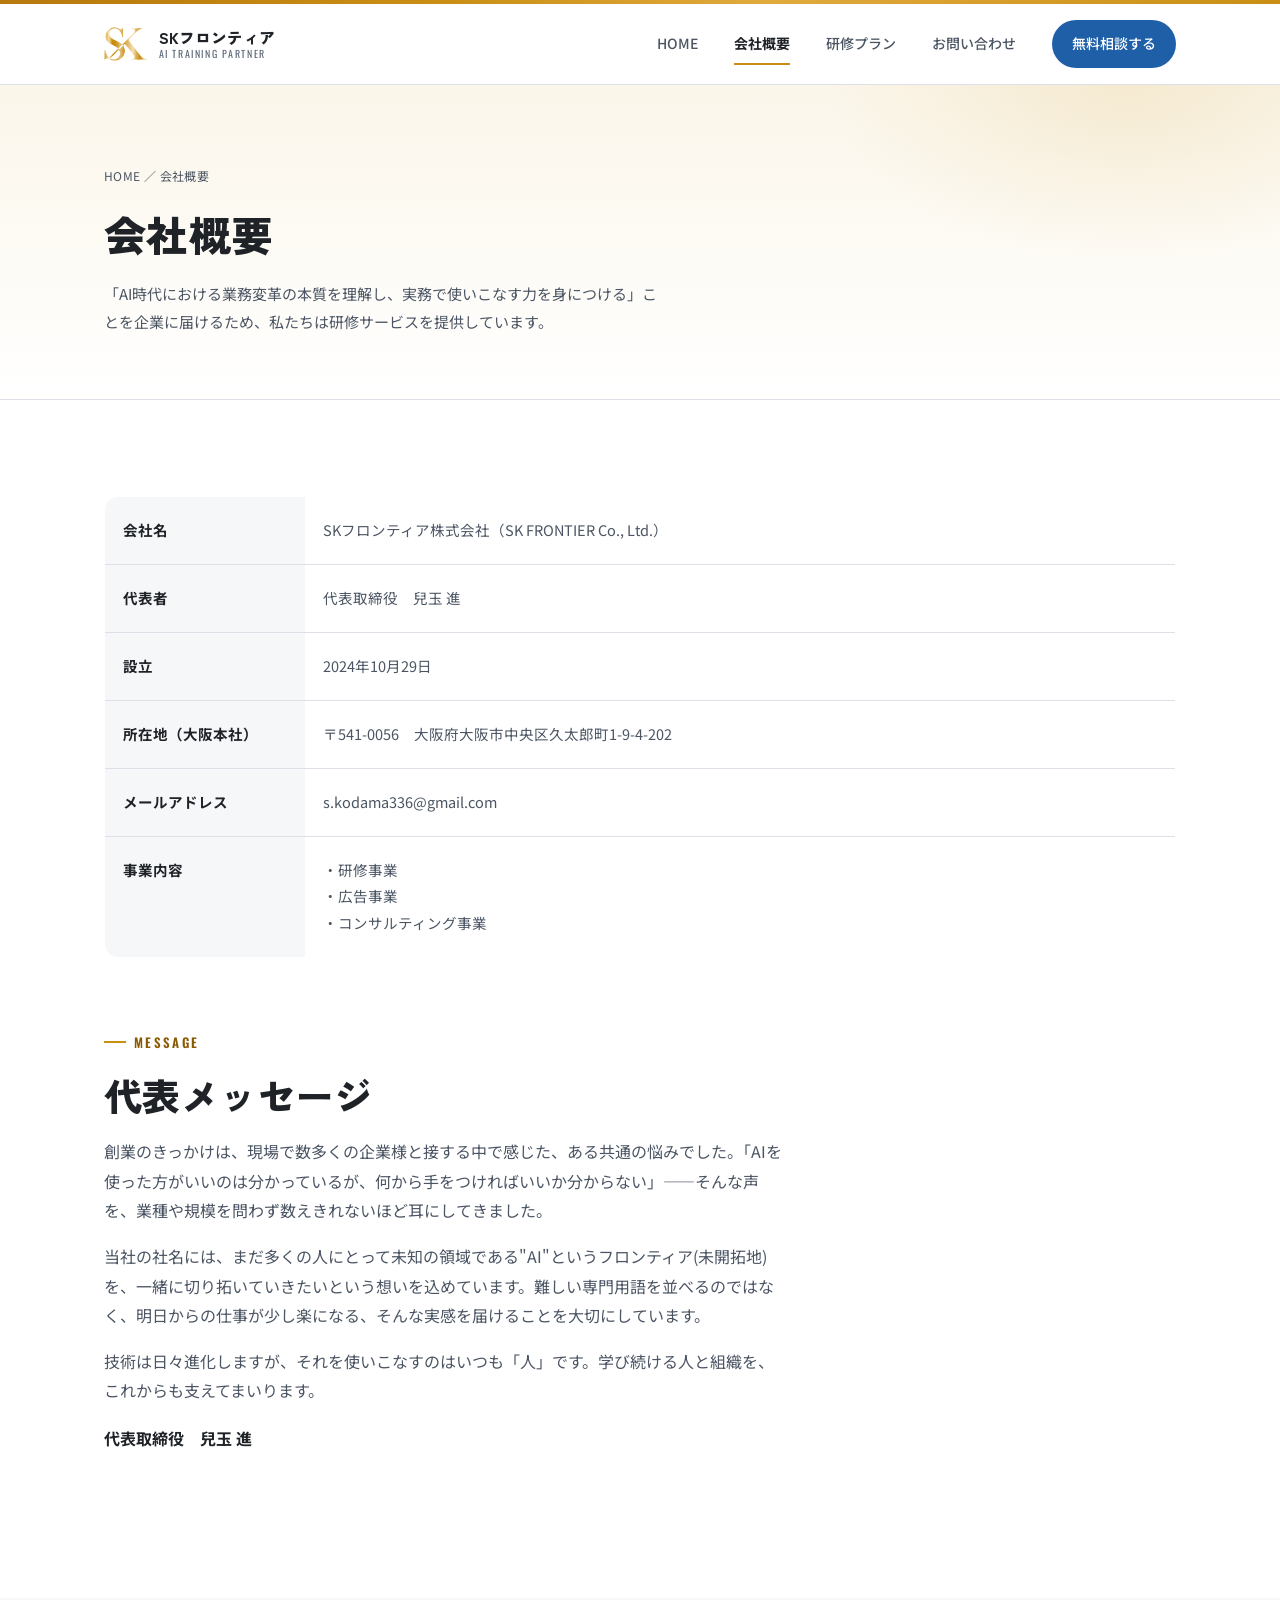
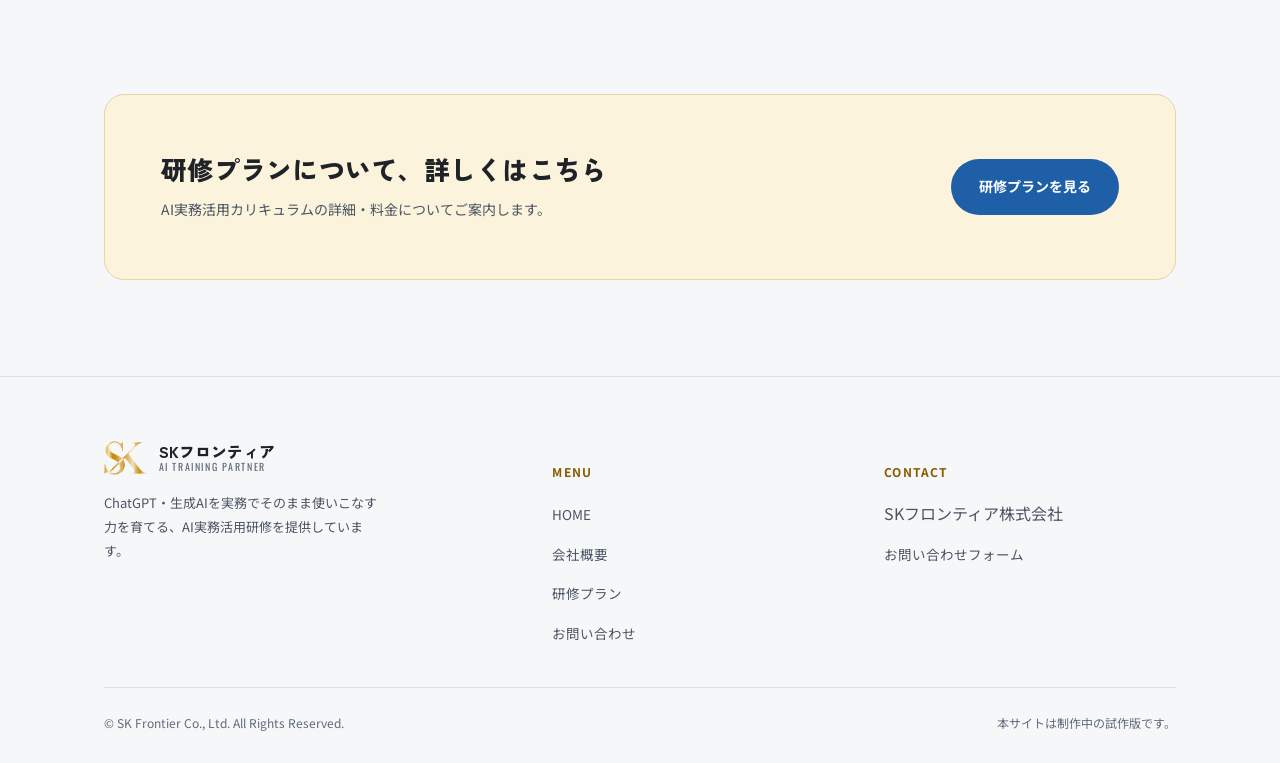
==== company.html @ d767f65b "Add files via upload" ====
<!DOCTYPE html>
<html lang="ja">
<head>
<meta charset="UTF-8">
<meta name="viewport" content="width=device-width, initial-scale=1.0">
<title>会社概要 | SKフロンティア株式会社</title>
<meta name="description" content="SKフロンティア株式会社の会社概要ページです。">
<link rel="stylesheet" href="style.css">
</head>
<body>
<div class="gold-bar"></div>

<header class="site-header">
  <div class="container">
    <a href="index.html" class="brand">
      <img src="logo-mark.png" alt="SK Frontier" class="brand-mark">
      <span class="brand-text"><strong>SKフロンティア</strong><span>AI TRAINING PARTNER</span></span>
    </a>
    <nav class="nav-links">
      <a href="index.html">HOME</a>
      <a href="company.html" class="is-active">会社概要</a>
      <a href="training.html">研修プラン</a>
      <a href="contact.html">お問い合わせ</a>
      <a href="contact.html" class="nav-cta">無料相談する</a>
    </nav>
    <button class="nav-toggle" aria-label="メニューを開く"><span></span><span></span><span></span></button>
  </div>
</header>

<section class="page-hero">
  <div class="container">
    <div class="breadcrumb"><a href="index.html">HOME</a> ／ 会社概要</div>
    <h1>会社概要</h1>
    <p>「AI時代における業務変革の本質を理解し、実務で使いこなす力を身につける」ことを企業に届けるため、私たちは研修サービスを提供しています。</p>
  </div>
</section>

<section class="section">
  <div class="container">
    <table class="profile-table" style="background:var(--white);border-radius:var(--radius);overflow:hidden;border:1px solid var(--line);">
      <tr><th>会社名</th><td>SKフロンティア株式会社（SK FRONTIER Co., Ltd.）</td></tr>
      <tr><th>代表者</th><td>代表取締役　兒玉 進</td></tr>
      <tr><th>設立</th><td>2024年10月29日</td></tr>
      <tr><th>所在地（大阪本社）</th><td>〒541-0056　大阪府大阪市中央区久太郎町1-9-4-202</td></tr>
      <tr><th>メールアドレス</th><td>s.kodama336@gmail.com</td></tr>
      <tr><th>事業内容</th>
        <td>
          ・研修事業<br>
          ・広告事業<br>
          ・コンサルティング事業
        </td>
      </tr>
    </table>

    <div class="section-head" style="margin-top:64px;">
      <span class="eyebrow">Message</span>
      <h2 style="margin-top:14px;">代表メッセージ</h2>
      <p>創業のきっかけは、現場で数多くの企業様と接する中で感じた、ある共通の悩みでした。「AIを使った方がいいのは分かっているが、何から手をつければいいか分からない」——そんな声を、業種や規模を問わず数えきれないほど耳にしてきました。</p>
      <p style="margin-top:16px;">当社の社名には、まだ多くの人にとって未知の領域である"AI"というフロンティア(未開拓地)を、一緒に切り拓いていきたいという想いを込めています。難しい専門用語を並べるのではなく、明日からの仕事が少し楽になる、そんな実感を届けることを大切にしています。</p>
      <p style="margin-top:16px;">技術は日々進化しますが、それを使いこなすのはいつも「人」です。学び続ける人と組織を、これからも支えてまいります。</p>
      <p style="margin-top:18px;font-weight:700;color:var(--navy-900);">代表取締役　兒玉 進</p>
    </div>
  </div>
</section>

<section class="section section--blue">
  <div class="container">
    <div class="cta-band" style="background:linear-gradient(120deg,var(--navy-900),var(--navy-700));">
      <div>
        <h3>研修プランについて、詳しくはこちら</h3>
        <p>AI実務活用カリキュラムの詳細・料金についてご案内します。</p>
      </div>
      <a href="training.html" class="btn btn-primary">研修プランを見る</a>
    </div>
  </div>
</section>

<footer class="site-footer">
  <div class="container">
    <div class="footer-grid">
      <div class="footer-brand">
        <a href="index.html" class="brand">
          <img src="logo-mark.png" alt="SK Frontier" class="brand-mark">
          <span class="brand-text"><strong style="color:#fff;">SKフロンティア</strong><span>AI TRAINING PARTNER</span></span>
        </a>
        <p>ChatGPT・生成AIを実務でそのまま使いこなす力を育てる、AI実務活用研修を提供しています。</p>
      </div>
      <div class="footer-col">
        <h5>MENU</h5>
        <ul>
          <li><a href="index.html">HOME</a></li>
          <li><a href="company.html">会社概要</a></li>
          <li><a href="training.html">研修プラン</a></li>
          <li><a href="contact.html">お問い合わせ</a></li>
        </ul>
      </div>
      <div class="footer-col">
        <h5>CONTACT</h5>
        <ul>
          <li>SKフロンティア株式会社</li>
          <li><a href="contact.html">お問い合わせフォーム</a></li>
        </ul>
      </div>
    </div>
    <div class="footer-bottom">
      <span>© SK Frontier Co., Ltd. All Rights Reserved.</span>
      <span>本サイトは制作中の試作版です。</span>
    </div>
  </div>
</footer>

<script src="main.js"></script>
</body>
</html>
---- style.css ----
@import url('https://fonts.googleapis.com/css2?family=Zen+Kaku+Gothic+New:wght@400;500;700;900&family=Noto+Sans+JP:wght@400;500;700&family=Oswald:wght@400;500;600;700&display=swap');

:root{
  /* Navy - primary ink / dark sections (from SK Frontier deck) */
  --navy-900:#1F2328;
  --navy-800:#2B323B;
  --navy-700:#3A424D;
  --navy-600:#4B5563;
  /* Gold - brand accent (from logo + slide bars) */
  --accent-500:#C98F14;
  --accent-400:#E0AA3E;
  --accent-100:#FBEFD8;
  /* Red - emphasis text / underline */
  --red-500:#C62828;
  /* Coral - simulation stat boxes */
  --coral-500:#D9636A;
  --coral-100:#FBEBEC;
  /* Blue - arrows / secondary banners */
  --blue-600:#195699;
  --blue-50:#EEF3FC;
  --blue-100:#DCE7F8;
  --blue-200:#C4D8F5;
  /* Sky / Yellow - callout boxes */
  --sky-100:#E4F9FC;
  --yellow-200:#F8EB7B;
  /* Purple - process arrow block */
  --purple-500:#5E5DA9;
  --ink-900:#1F2328;
  --ink-600:#4B5563;
  --ink-400:#5F6B7A;
  --paper:#FFFFFF;
  --white:#FFFFFF;
  --line:#DDE1E7;
  --radius:14px;
  --shadow-soft:0 8px 24px rgba(31,35,40,0.08);
  --shadow-card:0 2px 10px rgba(31,35,40,0.06);
}

*{box-sizing:border-box;}
html{scroll-behavior:smooth;}
body{
  margin:0;
  font-family:"Noto Sans JP","Zen Kaku Gothic New",sans-serif;
  color:var(--ink-900);
  background:var(--paper);
  line-height:1.85;
  -webkit-font-smoothing:antialiased;
}
h1,h2,h3,h4{
  font-family:"Zen Kaku Gothic New",sans-serif;
  font-weight:900;
  line-height:1.4;
  margin:0;
  letter-spacing:.01em;
}
p{margin:0;}
a{color:inherit;text-decoration:none;}
img{max-width:100%;display:block;}
ul{margin:0;padding:0;list-style:none;}
.container{
  width:100%;
  max-width:1120px;
  margin:0 auto;
  padding:0 24px;
}
.eyebrow{
  display:inline-flex;
  align-items:center;
  gap:8px;
  font-family:"Oswald",sans-serif;
  font-size:13px;
  font-weight:600;
  letter-spacing:.18em;
  text-transform:uppercase;
  color:var(--accent-500);
}
.eyebrow::before{
  content:"";
  width:22px;
  height:2px;
  background:var(--accent-500);
  display:inline-block;
}
.section{padding:96px 0;}
.section--tight{padding:72px 0;}
.section--navy{background:var(--navy-900);color:var(--white);}
.section--blue{background:linear-gradient(180deg,var(--blue-50) 0%, var(--white) 100%);}
.section-head{max-width:680px;margin:0 0 48px;}
.section-head h2{font-size:clamp(26px,3.4vw,38px);}
.section-head p{margin-top:16px;color:var(--ink-600);font-size:16px;}
.section--navy .section-head p{color:#B9C4DC;}

/* Gold framing bar (echoes the deck's title-slide framing) */
.gold-bar{
  height:8px;
  background:linear-gradient(90deg,#B8790E 0%, var(--accent-500) 35%, var(--accent-400) 60%, var(--accent-500) 100%);
}

/* Header */
.site-header{
  position:sticky;top:0;z-index:50;
  background:rgba(250,251,253,.94);
  backdrop-filter:blur(8px);
  border-bottom:1px solid var(--line);
}
.site-header .container{
  display:flex;align-items:center;justify-content:space-between;
  height:80px;
}
.brand{display:flex;align-items:center;gap:12px;font-family:"Oswald",sans-serif;}
.brand .brand-mark{
  height:34px;width:auto;display:block;
}
.brand-text{display:flex;flex-direction:column;line-height:1.2;}
.brand-text strong{font-family:"Zen Kaku Gothic New",sans-serif;font-weight:900;font-size:16px;color:var(--navy-900);}
.brand-text span{font-size:10px;letter-spacing:.16em;color:var(--ink-400);}

.nav-links{display:flex;align-items:center;gap:36px;}
.nav-links a{
  font-size:14px;font-weight:500;color:var(--ink-600);
  position:relative;padding:4px 0;
}
.nav-links a:hover{color:var(--navy-900);}
.nav-links a.is-active{color:var(--navy-900);font-weight:700;}
.nav-links a.is-active::after{
  content:"";position:absolute;left:0;right:0;bottom:-4px;height:2px;background:var(--accent-500);
}
.nav-cta{
  display:inline-flex;align-items:center;gap:8px;
  background:var(--navy-900);color:var(--white)!important;
  padding:11px 20px;border-radius:999px;
  font-size:13px;font-weight:700;
  transition:background .2s ease;
}
.nav-cta:hover{background:var(--accent-500);}
.nav-toggle{display:none;}

/* Hero */
.hero{
  position:relative;
  background:var(--navy-900);
  color:var(--white);
  overflow:hidden;
  padding:120px 0 100px;
}
.hero::before{
  content:"";position:absolute;inset:0;
  background:
    radial-gradient(600px 400px at 82% 8%, rgba(201,143,20,.35), transparent 60%),
    radial-gradient(500px 500px at 8% 100%, rgba(46,62,140,.55), transparent 65%);
  pointer-events:none;
}
.hero .container{position:relative;}
.hero-grid{display:grid;grid-template-columns:1.15fr .85fr;gap:56px;align-items:end;}
.hero-eyebrow{
  font-family:"Oswald",sans-serif;font-size:13px;font-weight:600;
  letter-spacing:.22em;text-transform:uppercase;color:var(--accent-400);
  margin-bottom:22px;display:block;
}
.hero h1{
  font-size:clamp(34px,4.6vw,54px);
  color:var(--white);
}
.hero h1 em{
  font-style:normal;color:var(--accent-400);
}
.hero-lead{
  margin-top:24px;font-size:16px;color:#C4CEE2;max-width:480px;
}
.hero-actions{display:flex;gap:14px;margin-top:38px;flex-wrap:wrap;}
.btn{
  display:inline-flex;align-items:center;gap:10px;
  padding:15px 28px;border-radius:999px;
  font-size:14px;font-weight:700;
  transition:transform .18s ease, box-shadow .18s ease, background .18s ease;
}
.btn-primary{background:var(--accent-500);color:var(--white);}
.btn-primary:hover{background:var(--accent-400);transform:translateY(-2px);box-shadow:0 10px 24px rgba(232,121,44,.35);}
.btn-ghost{border:1px solid rgba(255,255,255,.35);color:var(--white);}
.btn-ghost:hover{background:rgba(255,255,255,.08);}
.btn-dark{background:var(--navy-900);color:var(--white);}
.btn-dark:hover{background:var(--navy-700);}

.hero-panel{
  background:rgba(255,255,255,.06);
  border:1px solid rgba(255,255,255,.14);
  border-radius:var(--radius);
  padding:28px;
  backdrop-filter:blur(4px);
}
.hero-panel .stat-row{
  display:flex;justify-content:space-between;align-items:baseline;
  padding:16px 0;border-bottom:1px solid rgba(255,255,255,.12);
}
.hero-panel .stat-row:last-child{border-bottom:none;}
.hero-panel .stat-num{
  font-family:"Oswald",sans-serif;font-size:30px;font-weight:600;color:var(--accent-400);
}
.hero-panel .stat-label{font-size:12px;color:#AEB9D1;letter-spacing:.04em;}

/* Stat cards (signature element - subsidy simulator style) */
.stat-cards{
  display:grid;
  grid-template-columns:repeat(4,1fr);
  gap:18px;
}
.stat-card{
  background:linear-gradient(160deg,var(--blue-50) 0%, var(--blue-100) 100%);
  border:1px solid var(--blue-200);
  border-radius:var(--radius);
  padding:26px 20px;
  text-align:center;
  position:relative;
}
.stat-card::before{
  content:"";position:absolute;top:0;left:16px;right:16px;height:3px;
  background:var(--accent-500);border-radius:0 0 3px 3px;
}
.stat-card .stat-label{font-size:12px;color:var(--ink-600);font-weight:700;letter-spacing:.02em;}
.stat-card .stat-num{
  font-family:"Oswald",sans-serif;font-size:38px;font-weight:600;color:var(--navy-900);
  margin:10px 0 4px;
}
.stat-card .stat-num span{font-size:16px;font-weight:500;margin-left:2px;}
.stat-card .stat-sub{font-size:11px;color:var(--ink-400);}

/* Cards */
.grid-3{display:grid;grid-template-columns:repeat(3,1fr);gap:24px;}
.grid-2{display:grid;grid-template-columns:repeat(2,1fr);gap:24px;}
.card{
  background:var(--white);
  border:1px solid var(--line);
  border-radius:var(--radius);
  overflow:hidden;
  box-shadow:var(--shadow-card);
  transition:transform .2s ease, box-shadow .2s ease;
}
.card:hover{transform:translateY(-4px);box-shadow:var(--shadow-soft);}
.card-body{padding:26px;}
.card-num{
  font-family:"Oswald",sans-serif;color:var(--accent-500);font-size:13px;font-weight:600;letter-spacing:.08em;
}
.card h3{font-size:19px;margin-top:10px;color:var(--navy-900);}
.card p{font-size:14px;color:var(--ink-600);margin-top:10px;}
.card ul{margin-top:14px;display:flex;flex-direction:column;gap:8px;}
.card ul li{
  font-size:13px;color:var(--ink-600);padding-left:18px;position:relative;
}
.card ul li::before{
  content:"";position:absolute;left:0;top:8px;width:6px;height:6px;background:var(--accent-500);border-radius:50%;
}
.card-link{
  display:inline-flex;align-items:center;gap:6px;margin-top:18px;
  font-size:13px;font-weight:700;color:var(--navy-900);
}
.card-link::after{content:"→";transition:transform .18s ease;}
.card:hover .card-link::after{transform:translateX(4px);}
.card-icon{
  width:52px;height:52px;border-radius:12px;
  background:linear-gradient(135deg,var(--navy-800),var(--navy-900));
  display:flex;align-items:center;justify-content:center;
  box-shadow:0 6px 16px rgba(18,21,62,.25);
}
.card-icon svg{width:26px;height:26px;}
.card-icon--gold{background:linear-gradient(135deg,var(--accent-400),var(--accent-500));box-shadow:0 6px 16px rgba(201,143,20,.3);}
.card-body > .card-icon{margin-bottom:18px;}

/* Table (company profile) */
.profile-table{width:100%;border-collapse:collapse;}
.profile-table tr{border-bottom:1px solid var(--line);}
.profile-table th,.profile-table td{
  text-align:left;padding:20px 18px;vertical-align:top;font-size:14.5px;
}
.profile-table th{
  width:200px;color:var(--navy-900);font-weight:700;
  background:var(--blue-50);
}
.profile-table td{color:var(--ink-600);}

/* Timeline */
.timeline{display:grid;grid-template-columns:repeat(5,1fr);gap:0;position:relative;}
.timeline::before{
  content:"";position:absolute;top:22px;left:0;right:0;height:2px;background:var(--line);
}
.timeline-step{position:relative;padding-top:52px;text-align:center;}
.timeline-step .dot{
  position:absolute;top:8px;left:50%;transform:translateX(-50%);
  width:30px;height:30px;border-radius:50%;background:var(--navy-900);color:var(--white);
  display:flex;align-items:center;justify-content:center;font-family:"Oswald",sans-serif;font-size:12px;font-weight:600;
}
.timeline-step .month{font-size:12px;color:var(--accent-500);font-weight:700;letter-spacing:.05em;}
.timeline-step h4{font-size:14.5px;margin-top:6px;color:var(--navy-900);}
.timeline-step p{font-size:12px;color:var(--ink-600);margin-top:8px;padding:0 8px;}

/* Course grid (accordion) */
.course-toggle{
  display:flex;align-items:center;justify-content:space-between;
  padding:20px 24px;background:var(--white);border:1px solid var(--line);border-radius:12px;
  cursor:pointer;font-weight:700;color:var(--navy-900);
}
.course-toggle .arrow{transition:transform .25s ease;color:var(--accent-500);}
.course-toggle.is-open .arrow{transform:rotate(180deg);}
.course-list{
  max-height:0;overflow:hidden;transition:max-height .3s ease;
  background:var(--blue-50);border-radius:0 0 12px 12px;
}
.course-list-inner{
  display:grid;grid-template-columns:repeat(4,1fr);gap:10px 18px;
  padding:24px;
}
.course-list-inner span{
  font-size:12.5px;color:var(--ink-600);padding-left:16px;position:relative;
}
.course-list-inner span::before{
  content:"▸";position:absolute;left:0;color:var(--accent-500);font-size:11px;
}

/* Simulation table */
.sim-table{
  width:100%;border-collapse:collapse;background:var(--white);
  border-radius:var(--radius);overflow:hidden;border:1px solid var(--line);
}
.sim-table th,.sim-table td{padding:18px;text-align:center;font-size:13.5px;}
.sim-table thead th{
  background:var(--navy-900);color:var(--white);font-weight:700;font-size:12.5px;letter-spacing:.03em;
}
.sim-table td{border-bottom:1px solid var(--line);color:var(--ink-600);}
.sim-table td strong{
  font-family:"Oswald",sans-serif;font-size:20px;color:var(--navy-900);font-weight:600;
}

/* Footer */
.site-footer{background:var(--navy-900);color:#B9C4DC;padding:64px 0 28px;}
.footer-grid{display:grid;grid-template-columns:1.4fr 1fr 1fr;gap:40px;padding-bottom:40px;border-bottom:1px solid rgba(255,255,255,.1);}
.footer-brand p{margin-top:16px;font-size:13px;color:#8E9BB8;max-width:280px;}
.footer-col h5{font-size:12px;letter-spacing:.1em;color:var(--accent-400);margin-bottom:16px;}
.footer-col ul{display:flex;flex-direction:column;gap:10px;}
.footer-col a{font-size:13.5px;color:#B9C4DC;}
.footer-col a:hover{color:var(--white);}
.footer-bottom{padding-top:24px;display:flex;justify-content:space-between;font-size:12px;color:#7C8AAB;flex-wrap:wrap;gap:10px;}

/* CTA band */
.cta-band{
  background:linear-gradient(120deg,var(--navy-900),var(--navy-700));
  border-radius:20px;padding:56px;
  display:flex;align-items:center;justify-content:space-between;flex-wrap:wrap;gap:24px;
  color:var(--white);
}
.cta-band h3{font-size:26px;}
.cta-band p{color:#C4CEE2;margin-top:10px;font-size:14px;}

/* Page hero (sub pages) */
.page-hero{
  background:var(--navy-900);color:var(--white);padding:80px 0 64px;position:relative;overflow:hidden;
}
.page-hero::before{
  content:"";position:absolute;inset:0;
  background:radial-gradient(500px 300px at 88% 0%, rgba(201,143,20,.3), transparent 60%);
}
.page-hero .container{position:relative;}
.breadcrumb{font-size:12px;color:#9FACC9;margin-bottom:18px;letter-spacing:.03em;}
.breadcrumb a{color:#C4CEE2;}
.page-hero h1{font-size:clamp(28px,4vw,42px);}
.page-hero p{margin-top:16px;color:#C4CEE2;max-width:560px;font-size:15px;}

.feature-row{display:grid;grid-template-columns:repeat(3,1fr);gap:24px;}
.feature-item{text-align:left;}
.feature-item .num{
  font-family:"Oswald",sans-serif;font-size:34px;color:var(--blue-200);font-weight:600;
}
.feature-item h4{font-size:17px;margin-top:8px;color:var(--navy-900);}
.feature-item p{font-size:13.5px;color:var(--ink-600);margin-top:10px;}

.notice-box{
  background:var(--accent-100);border:1px solid #F5CBA0;border-radius:12px;padding:22px 24px;
  font-size:13px;color:#8A4A17;line-height:1.8;
}

/* Arrow banner (blue chevron label, echoes "事業展開等リスキリング支援コース") */
.arrow-banner{
  background:var(--blue-600);color:var(--white);
  padding:20px 44px 20px 24px;
  clip-path:polygon(0 0,calc(100% - 26px) 0,100% 50%,calc(100% - 26px) 100%,0 100%);
  font-size:13px;line-height:1.7;
}
.arrow-banner .tag{
  display:inline-block;font-size:11px;font-weight:700;letter-spacing:.04em;
  background:rgba(255,255,255,.18);padding:3px 10px;border-radius:999px;margin-bottom:8px;
}
.arrow-banner strong{display:block;font-size:17px;font-weight:900;font-family:"Zen Kaku Gothic New",sans-serif;}

/* Callout boxes (yellow / sky, echoes deck's point boxes) */
.callout{border-radius:12px;padding:20px 22px;font-size:13px;color:var(--ink-900);line-height:1.8;}
.callout h4{font-size:13.5px;font-weight:700;margin-bottom:10px;color:var(--ink-900);}
.callout--yellow{background:var(--yellow-200);}
.callout--sky{background:var(--sky-100);}
.callout ul li{padding-left:16px;position:relative;margin-bottom:4px;}
.callout ul li::before{content:"・";position:absolute;left:0;}
.callout li.hl{color:var(--red-500);font-weight:700;}

/* Subsidy category box */
.subsidy-box{
  background:var(--white);border:1px solid var(--line);border-radius:var(--radius);
  padding:24px 26px;box-shadow:var(--shadow-card);
}
.subsidy-box .label{font-size:12.5px;color:var(--ink-600);}
.subsidy-box .value{font-family:"Oswald",sans-serif;font-size:26px;color:var(--navy-900);margin:6px 0;font-weight:600;}
.subsidy-box .note{font-size:12px;color:var(--red-500);font-weight:700;}

/* Cost simulation flow (red boxes + operators + blue arrow + gold result, echoes deck exactly) */
.sim-flow{display:flex;align-items:center;gap:14px;flex-wrap:nowrap;}
.sim-box{
  flex:1;background:var(--coral-500);color:var(--white);border-radius:12px;
  padding:22px 16px;text-align:center;
}
.sim-box .sim-top{font-size:12px;font-weight:500;margin-bottom:20px;}
.sim-box .sim-figure{font-family:"Oswald",sans-serif;font-size:30px;font-weight:600;}
.sim-box .sim-figure sup{font-size:14px;margin-left:2px;}
.sim-box .sim-bottom{font-size:11px;margin-top:6px;opacity:.9;}
.sim-op{font-family:"Oswald",sans-serif;font-size:28px;color:var(--ink-900);flex:0 0 auto;}
.sim-caption{text-align:center;font-family:"Oswald",sans-serif;font-size:15px;color:var(--ink-900);margin-bottom:8px;}
.sim-arrow-down{
  width:0;height:0;margin:18px auto;
  border-left:16px solid transparent;border-right:16px solid transparent;border-top:20px solid var(--blue-600);
}
.sim-result{
  background:linear-gradient(135deg,var(--accent-400),var(--accent-500));color:var(--white);
  border-radius:14px;padding:26px;text-align:center;max-width:420px;margin:0 auto;
}
.sim-result .label{font-size:13px;font-weight:700;}
.sim-result .figure{font-family:"Oswald",sans-serif;font-size:42px;font-weight:600;margin-top:6px;}

/* Chevron timeline (echoes deck's gray arrow schedule) */
.chevron-line{display:flex;gap:6px;}
.chevron{
  flex:1;background:#EDEFF3;color:var(--ink-900);
  padding:16px 18px 16px 26px;position:relative;
  clip-path:polygon(0 0, calc(100% - 16px) 0, 100% 50%, calc(100% - 16px) 100%, 0 100%, 16px 50%);
}
.chevron:first-child{clip-path:polygon(0 0, calc(100% - 16px) 0, 100% 50%, calc(100% - 16px) 100%, 0 100%);}
.chevron.is-active{background:var(--navy-900);color:var(--white);}
.chevron .m{font-size:12.5px;font-weight:700;color:var(--red-500);}
.chevron.is-active .m{color:var(--accent-400);}
.chevron .t{font-size:13px;font-weight:700;margin-top:4px;}
.chevron .d{font-size:11px;color:var(--ink-600);margin-top:4px;line-height:1.5;}
.chevron.is-active .d{color:#B9C4DC;}

/* Price plan card (pure training fee, separate from subsidy) */
.price-plan{
  background:linear-gradient(135deg,var(--navy-900),var(--navy-700));
  color:var(--white);border-radius:20px;padding:40px 44px;
  display:flex;align-items:center;justify-content:space-between;gap:32px;flex-wrap:wrap;
}
.price-plan .pp-label{font-size:12.5px;letter-spacing:.1em;color:var(--accent-400);font-weight:700;}
.price-plan .pp-name{font-size:20px;font-weight:900;font-family:"Zen Kaku Gothic New",sans-serif;margin-top:8px;}
.price-plan .pp-figures{display:flex;gap:36px;flex-wrap:wrap;}
.price-plan .pp-figure .num{font-family:"Oswald",sans-serif;font-size:34px;font-weight:600;color:var(--white);}
.price-plan .pp-figure .num sup{font-size:14px;margin-left:2px;color:var(--accent-400);}
.price-plan .pp-figure .lbl{font-size:11.5px;color:#B9C4DC;margin-top:4px;}

@media (max-width:960px){
  .hero-grid,.grid-3,.grid-2,.footer-grid,.stat-cards,.feature-row{grid-template-columns:1fr;}
  .timeline{grid-template-columns:1fr;}
  .timeline::before{display:none;}
  .timeline-step{padding-top:0;padding-left:52px;text-align:left;margin-bottom:22px;}
  .timeline-step .dot{left:0;top:0;transform:none;}
  .course-list-inner{grid-template-columns:1fr 1fr;}
  .nav-links{
    position:fixed;top:76px;left:0;right:0;bottom:0;
    background:var(--white);
    flex-direction:column;align-items:flex-start;padding:32px 24px;gap:22px;
    transform:translateX(100%);transition:transform .25s ease;
  }
  .nav-links.is-open{transform:translateX(0);}
  .nav-toggle{
    display:block;background:none;border:none;width:32px;height:24px;position:relative;cursor:pointer;
  }
  .nav-toggle span{
    position:absolute;left:0;right:0;height:2px;background:var(--navy-900);transition:all .2s ease;
  }
  .nav-toggle span:nth-child(1){top:0;}
  .nav-toggle span:nth-child(2){top:11px;}
  .nav-toggle span:nth-child(3){top:22px;}
  .cta-band{padding:36px;}
}
@media (max-width:640px){
  .sim-table{font-size:11px;}
  .course-list-inner{grid-template-columns:1fr;}
  .section{padding:64px 0;}
}
@media (max-width:760px){
  .sim-flow{flex-direction:column;}
  .sim-op{transform:rotate(90deg);}
  .chevron-line{flex-direction:column;}
  .chevron,.chevron:first-child{clip-path:none;border-radius:10px;padding:14px 18px;}
  .price-plan{flex-direction:column;align-items:flex-start;padding:32px;}
  .price-plan .pp-figures{gap:24px;}
  .arrow-banner{clip-path:none;border-radius:10px;}
}

/* ===== Color system v3: light, low-glare, accessibility-first =====
   Follows the principles of the Digital Agency design system:
   text >= 4.5:1, non-text >= 3:1, neutral gray base, one primary colour.
   Gold from the logo is decoration only; gold text uses the darker --gold-text. */
:root{
  --bg-soft:#F6F7F9;
  --bg-warm:#FBF6EA;
  --bg-cta:#FBF3DC;
  --bg-pblue:#F1F6FC;
  --primary:#1F5FA8;
  --primary-dark:#174A85;
  --gold-text:#8A5A00;
  --gold-line:#E6D3A6;
}
body{background:var(--white);}
:focus-visible{outline:3px solid var(--primary);outline-offset:3px;border-radius:4px;}
.gold-bar{height:4px;}

/* header */
.site-header{background:rgba(255,255,255,.96);}
.nav-links a{color:var(--ink-600);}
.nav-links a:hover,.nav-links a.is-active{color:var(--ink-900);}
.nav-cta{background:var(--primary);}
.nav-cta:hover{background:var(--primary-dark);}
.brand-text span{color:var(--ink-400);}

/* labels and small gold text */
.eyebrow,.card-num,.hero-eyebrow,.footer-col h5,.timeline-step .month{color:var(--gold-text);}
.feature-item .num{color:#B07A00;}

/* buttons */
.btn-primary{background:var(--primary);color:var(--white);}
.btn-primary:hover{background:var(--primary-dark);box-shadow:0 8px 20px rgba(31,95,168,.25);}
.btn-dark{background:var(--primary);color:var(--white);}
.btn-dark:hover{background:var(--primary-dark);}
.btn-ghost{border:1px solid var(--ink-900);color:var(--ink-900);}
.btn-ghost:hover{background:rgba(31,35,40,.06);}
.card-link{color:var(--primary);}

/* hero: light warm-to-white, no dark block */
.hero{background:linear-gradient(180deg,var(--bg-warm) 0%,var(--white) 100%);color:var(--ink-900);padding:104px 0 88px;border-bottom:1px solid var(--line);}
.hero::before{background:radial-gradient(520px 340px at 86% 6%,rgba(201,143,20,.14),transparent 62%);}
.hero h1{color:var(--ink-900);}
.hero h1 em{color:var(--gold-text);}
.hero-lead{color:var(--ink-600);}
.hero-panel{background:var(--white);border:1px solid var(--line);box-shadow:var(--shadow-card);backdrop-filter:none;}
.hero-panel .stat-row{border-bottom:1px solid var(--line);}
.hero-panel .stat-num{color:var(--primary);}
.hero-panel .stat-label{color:var(--ink-600);}

/* sub-page header */
.page-hero{background:linear-gradient(180deg,var(--bg-warm) 0%,var(--white) 100%);color:var(--ink-900);border-bottom:1px solid var(--line);}
.page-hero::before{background:radial-gradient(500px 300px at 88% 0%,rgba(201,143,20,.12),transparent 60%);}
.page-hero h1{color:var(--ink-900);}
.page-hero p{color:var(--ink-600);}
.breadcrumb,.breadcrumb a{color:var(--ink-600);}

/* section grounds: white and soft gray, nothing heavy */
.section--blue{background:var(--bg-soft);}
.section-head p{color:var(--ink-600);}

/* cards, icons, stats */
.card{border-color:var(--line);box-shadow:var(--shadow-card);}
.card:hover{box-shadow:var(--shadow-soft);}
.card-icon{background:var(--primary);box-shadow:none;}
.card-icon--gold{background:var(--gold-text);box-shadow:none;}
.stat-card{background:var(--white);border:1px solid var(--line);}
.stat-card .stat-label{color:var(--ink-600);}
.stat-card .stat-num{color:var(--ink-900);}
.stat-card .stat-sub{color:var(--ink-400);}
.profile-table th{background:var(--bg-soft);}
.course-toggle{border-color:var(--line);}
.course-toggle .arrow{color:var(--gold-text);}
.course-list{background:var(--white);border:1px solid var(--line);border-top:none;}
.course-list-inner span{color:var(--ink-600);}

/* price: pale blue panel instead of a navy block */
.price-plan{background:var(--bg-pblue);border:1px solid #C9DAF0;color:var(--ink-900);}
.price-plan .pp-label{color:var(--primary);}
.price-plan .pp-name{color:var(--ink-900);}
.price-plan .pp-figure .num{color:var(--ink-900);}
.price-plan .pp-figure .num sup{color:var(--gold-text);}
.price-plan .pp-figure .lbl{color:var(--ink-600);}

/* call to action: pale gold band, blue button */
.cta-band{background:var(--bg-cta)!important;border:1px solid var(--gold-line);color:var(--ink-900);}
.cta-band h3{color:var(--ink-900);}
.cta-band p{color:var(--ink-600);}

/* footer: light gray instead of navy */
.site-footer{background:var(--bg-soft);color:var(--ink-600);border-top:1px solid var(--line);}
.site-footer .brand-text strong{color:var(--ink-900)!important;}
.footer-grid{border-bottom:1px solid var(--line);}
.footer-brand p{color:var(--ink-600);}
.footer-col a{color:var(--ink-600);text-decoration:underline;text-decoration-color:transparent;text-underline-offset:3px;}
.footer-col a:hover{color:var(--ink-900);text-decoration-color:currentColor;}
.footer-col li{color:var(--ink-600);}
.footer-bottom{color:var(--ink-400);}

/* mobile menu sits on white already; keep the toggle bars dark */
.nav-toggle span{background:var(--ink-900);}

/* mobile fixes
   backdrop-filter on the header made the fixed mobile menu position against the header
   (sideways scroll on phones), so it is removed; header is already near-opaque. */
.site-header{backdrop-filter:none;-webkit-backdrop-filter:none;}
@media (max-width:640px){
  .hero-panel .stat-row{flex-direction:column;align-items:flex-start;gap:4px;}
  .profile-table th{width:96px;padding:16px 12px;}
  .profile-table td{padding:16px 12px;}
}
.nav-links .nav-cta{padding:11px 20px;}
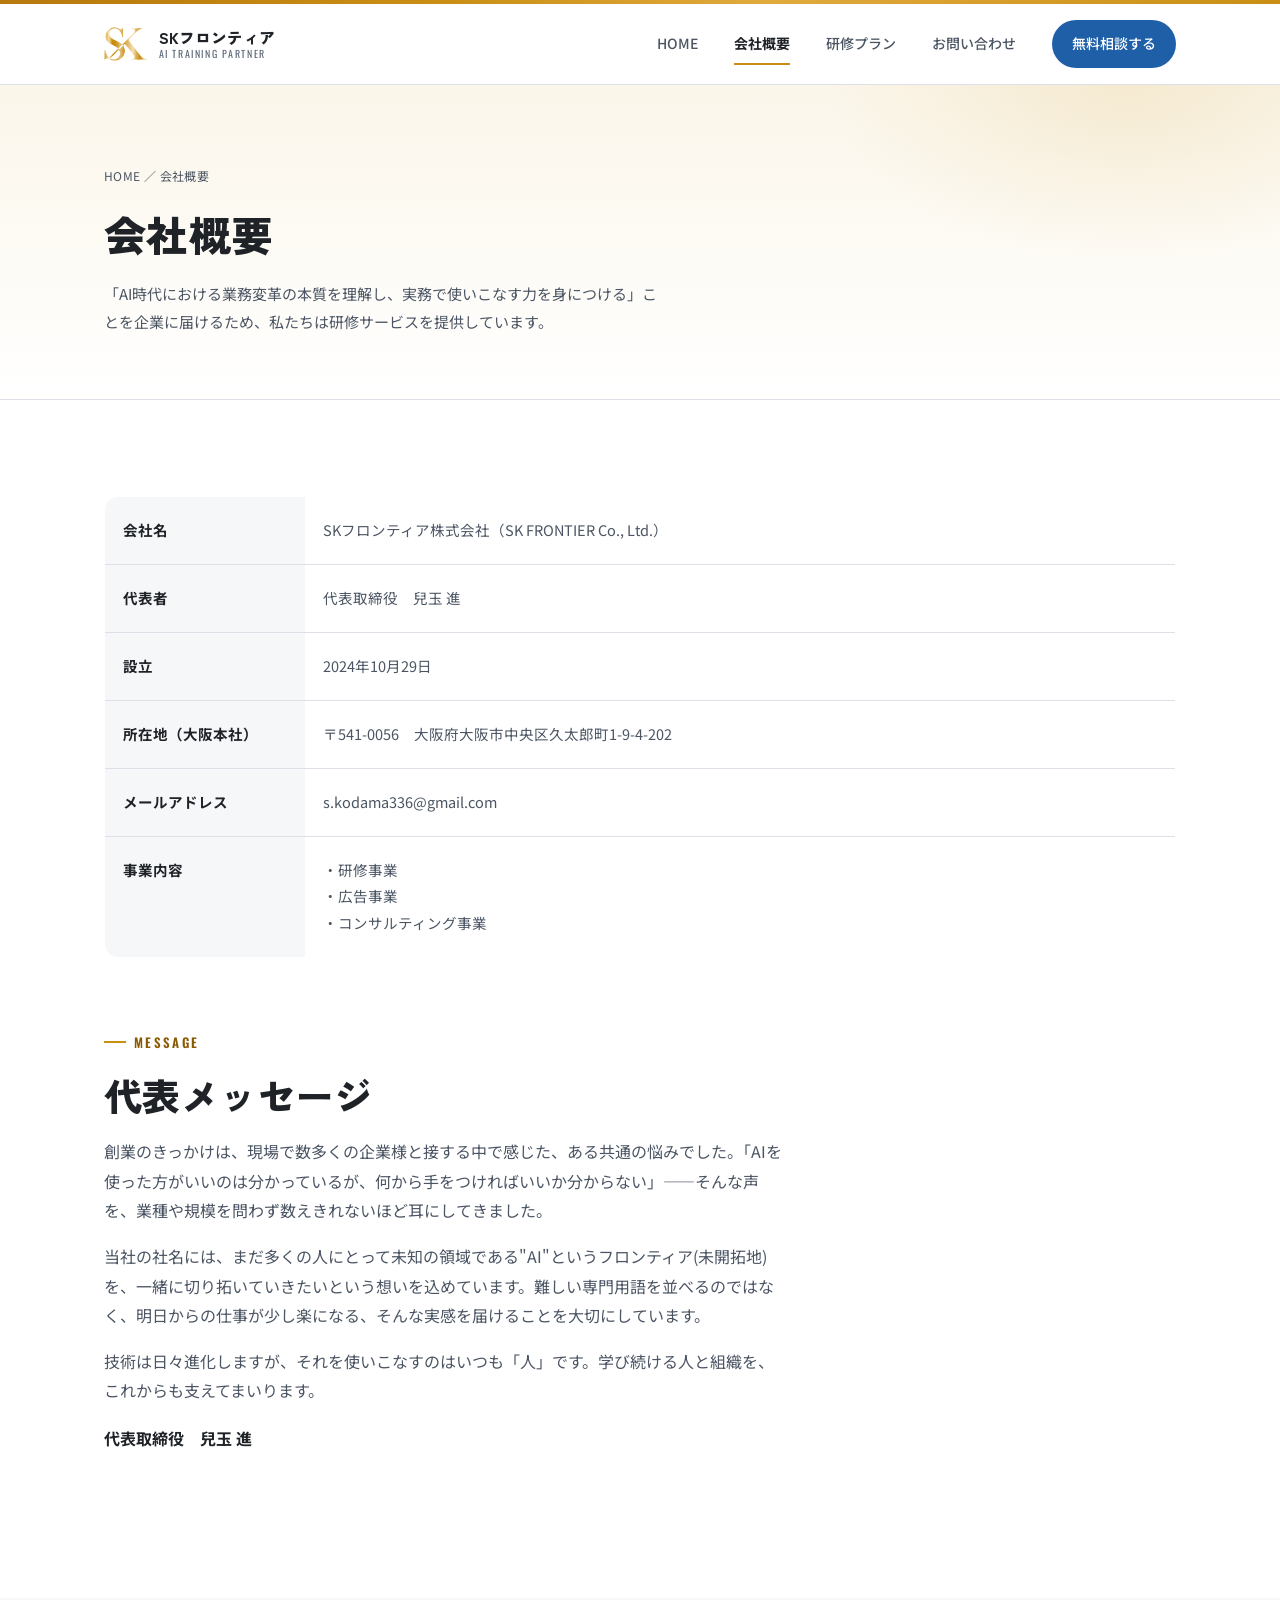
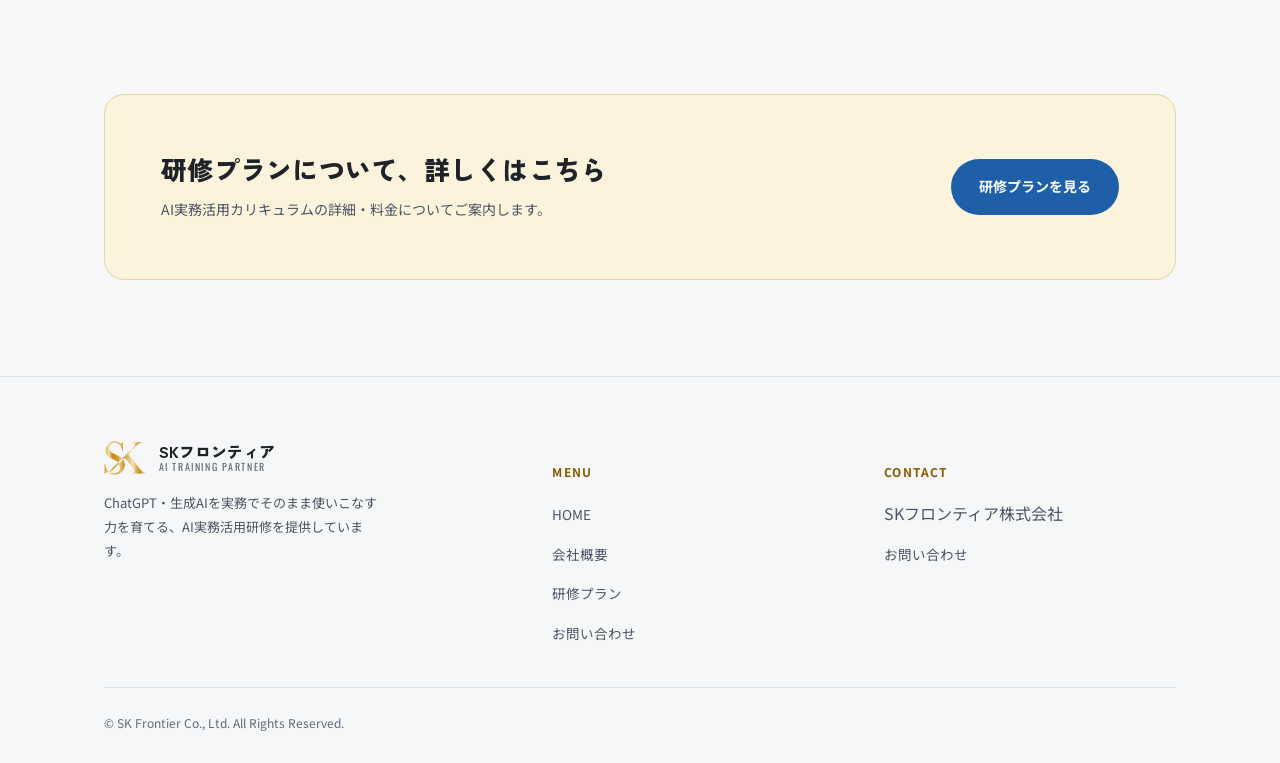
==== commit 2b4655ea: "Remove prototype notice and contact form" ====
--- a/company.html
+++ b/company.html
@@ -98,13 +98,12 @@
         <h5>CONTACT</h5>
         <ul>
           <li>SKフロンティア株式会社</li>
-          <li><a href="contact.html">お問い合わせフォーム</a></li>
+          <li><a href="contact.html">お問い合わせ</a></li>
         </ul>
       </div>
     </div>
     <div class="footer-bottom">
       <span>© SK Frontier Co., Ltd. All Rights Reserved.</span>
-      <span>本サイトは制作中の試作版です。</span>
     </div>
   </div>
 </footer>
